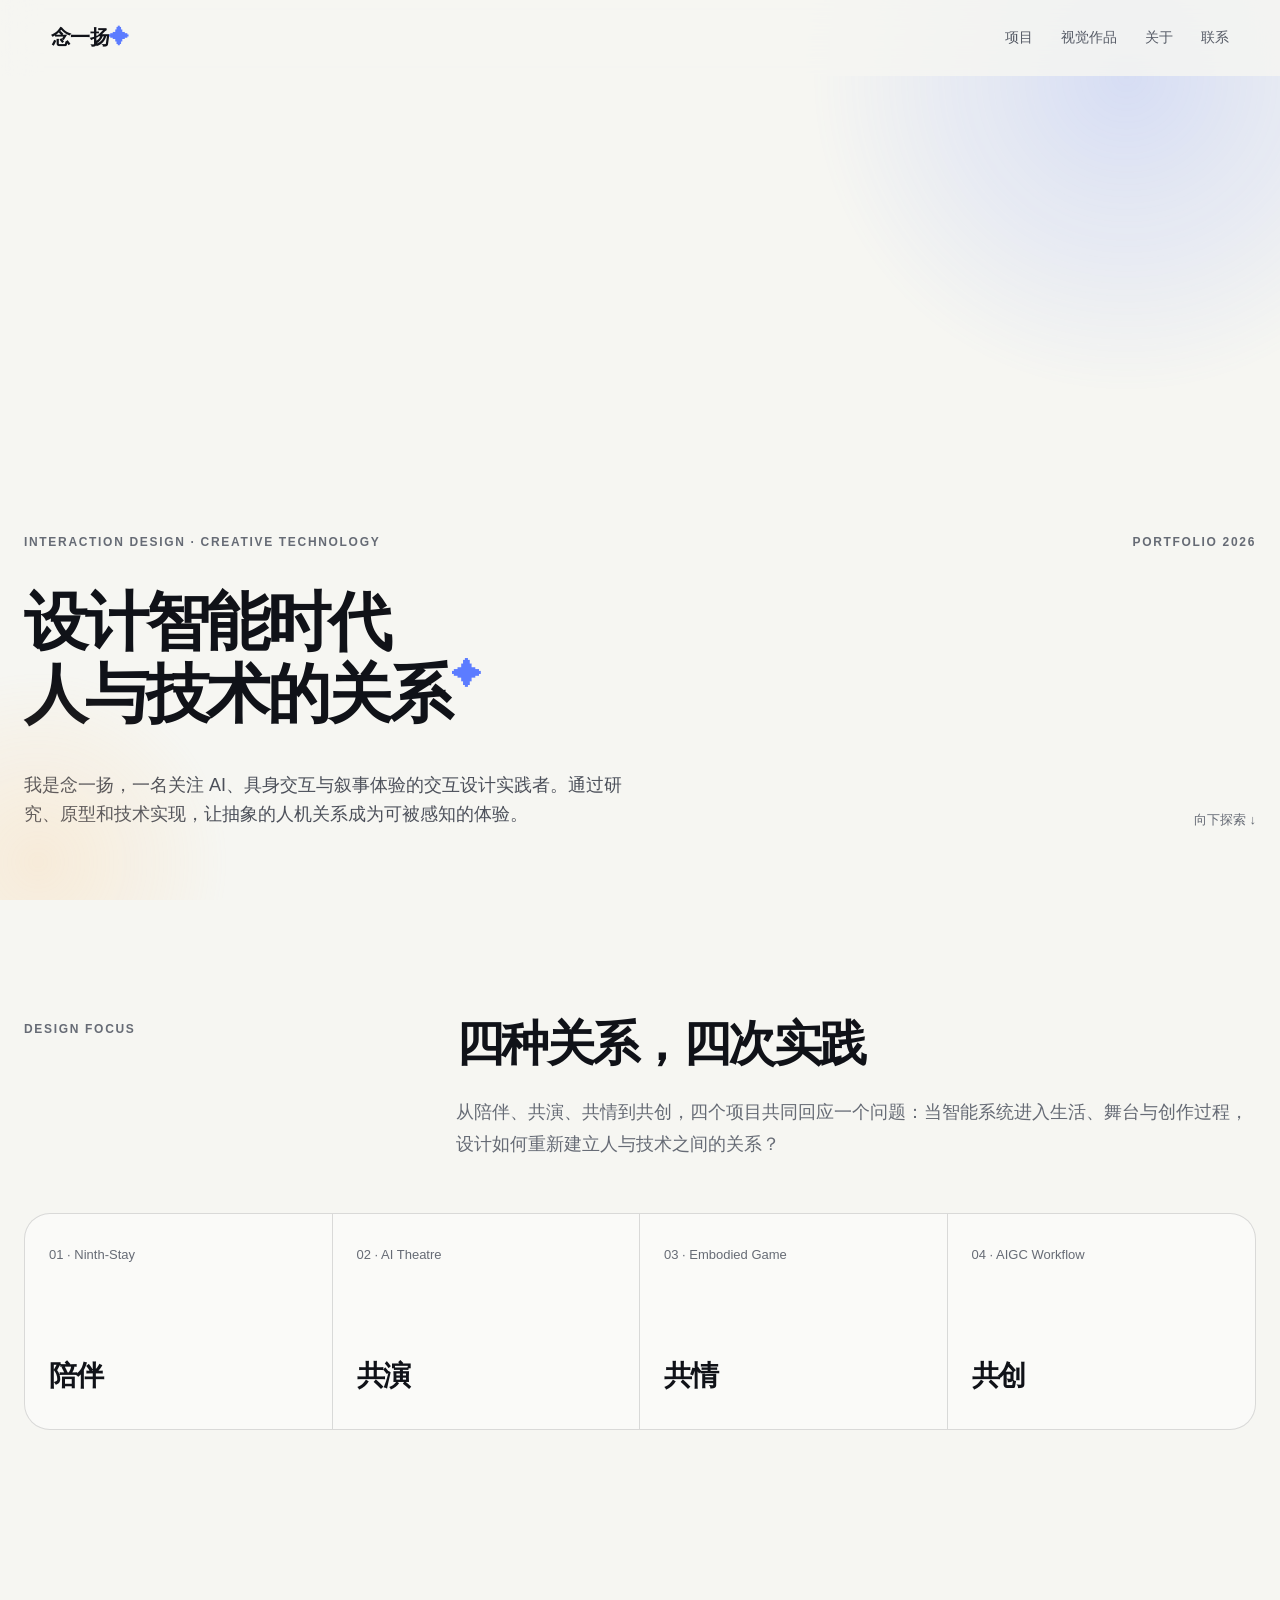
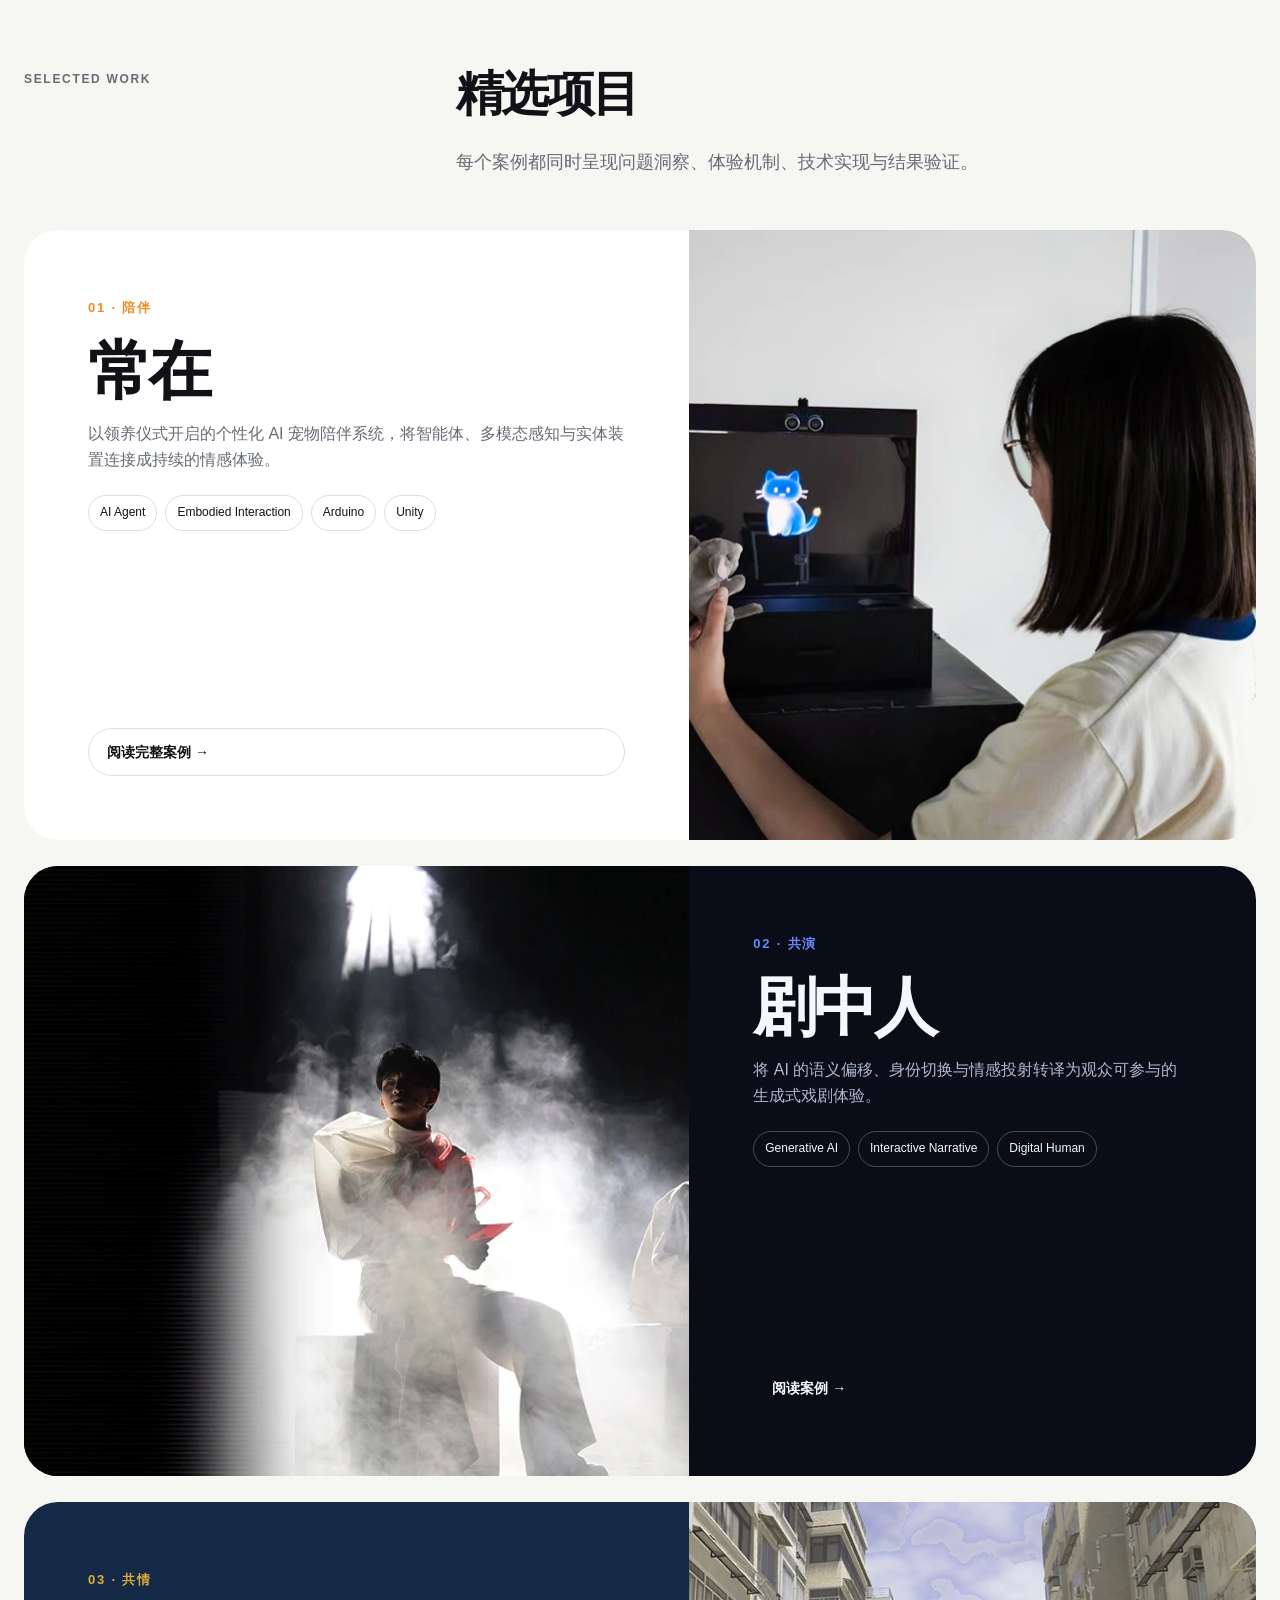
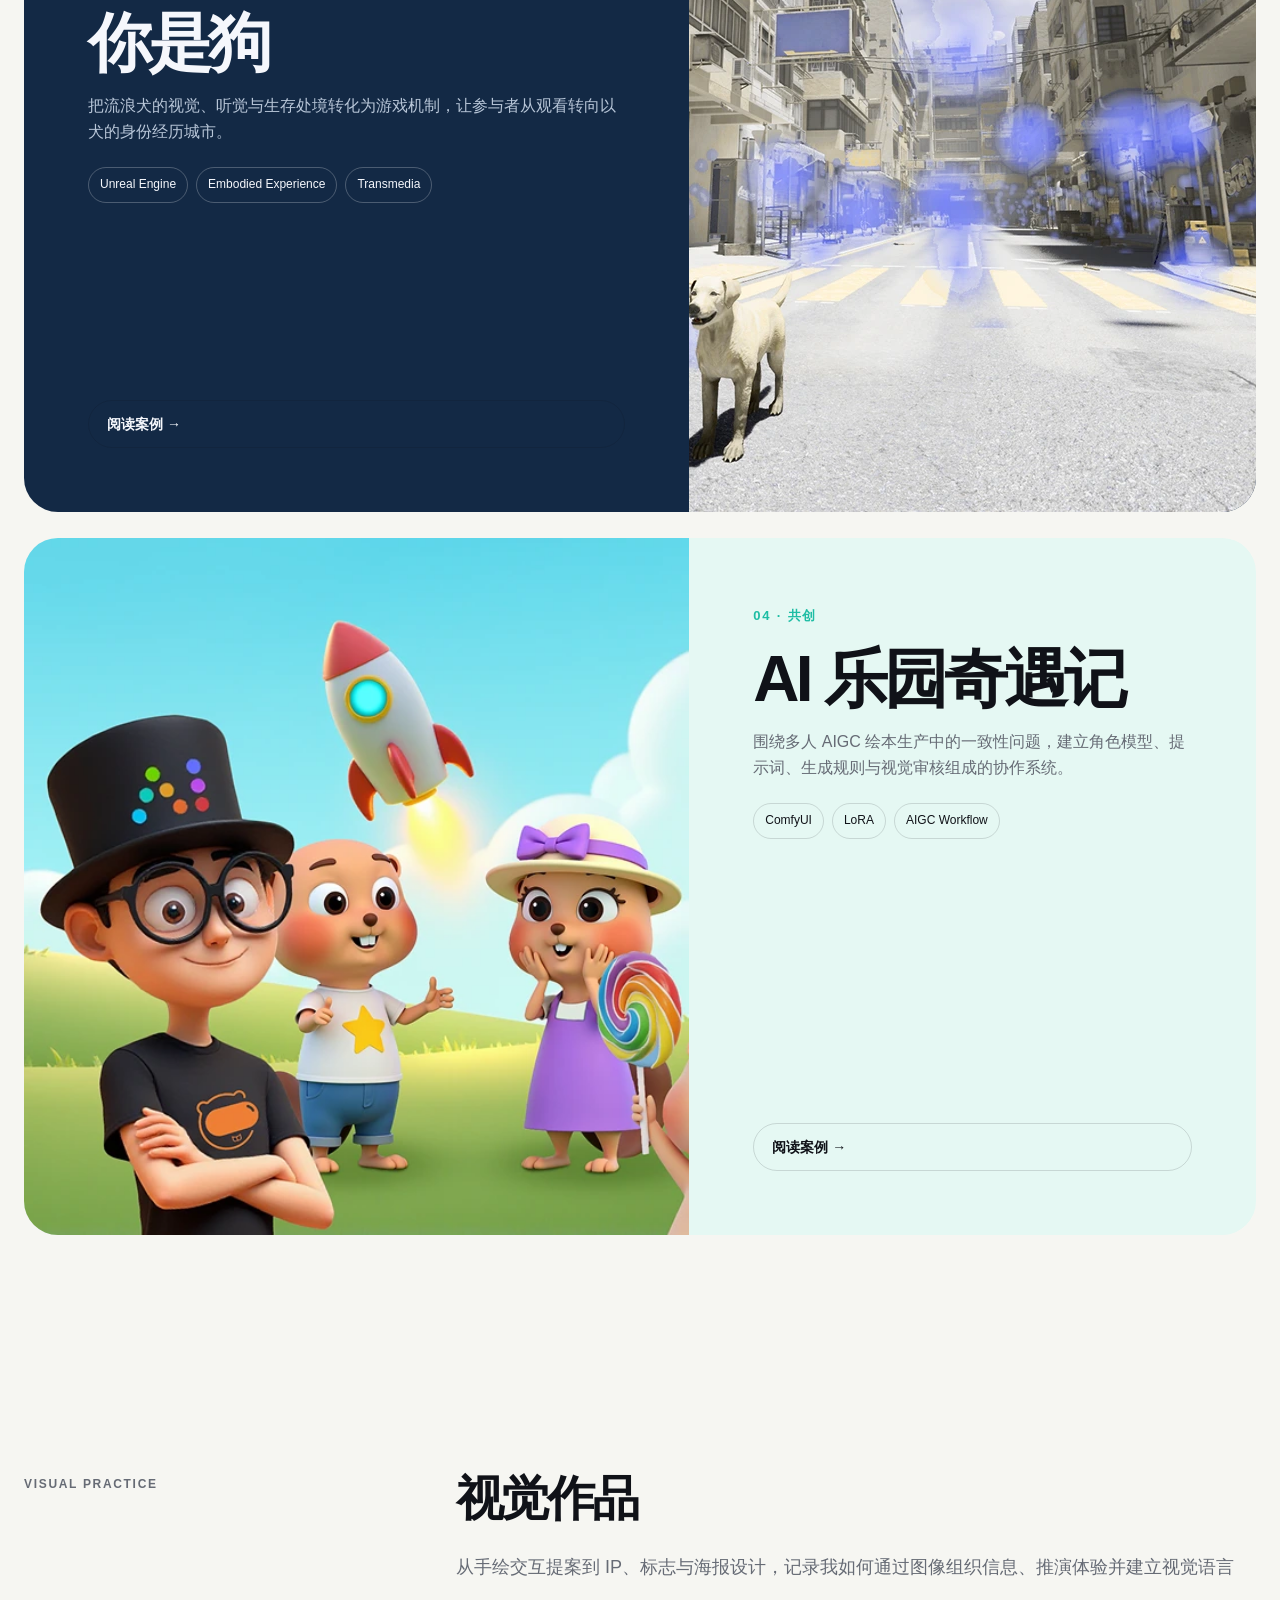
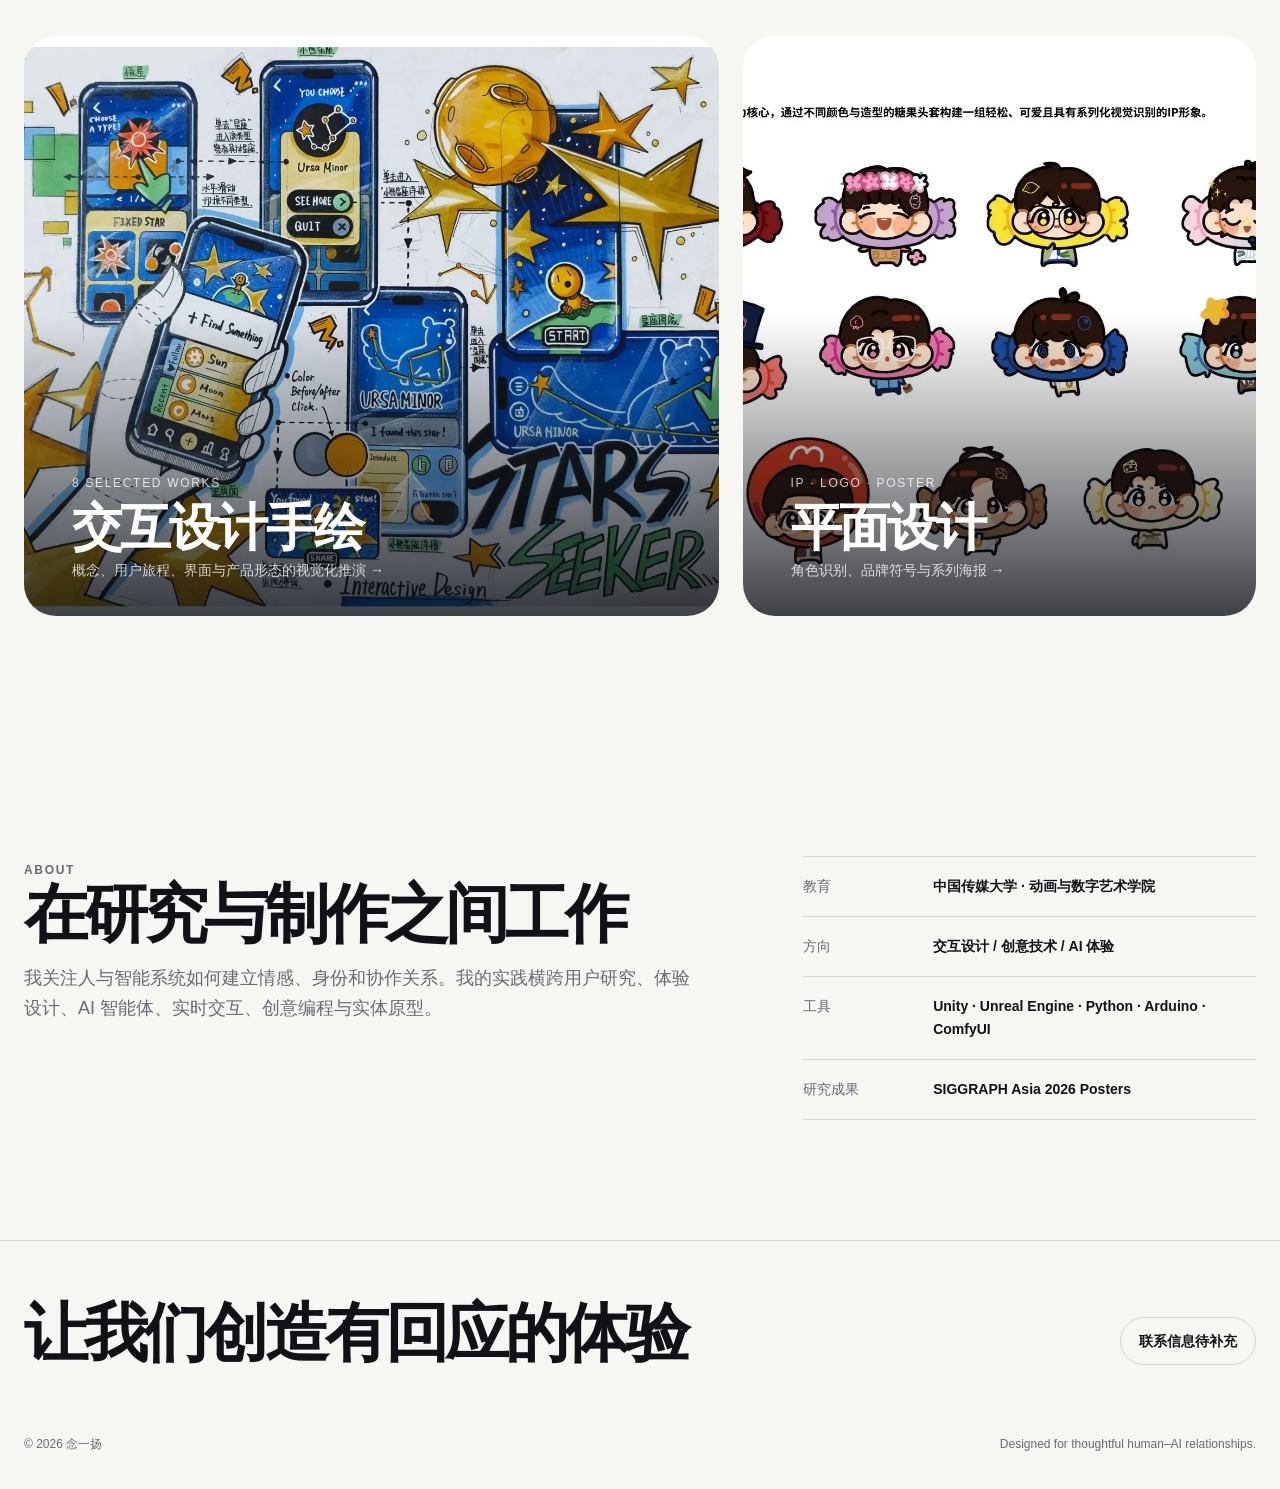
==== index.html @ c4286728 "added porfolio" ====
<!doctype html>
<html lang="zh-CN">
<head>
  <meta charset="utf-8"><meta name="viewport" content="width=device-width,initial-scale=1">
  <meta name="description" content="念一扬的交互设计作品集，探索AI、具身交互与叙事体验如何重塑人与技术的关系。">
  <title>念一扬｜交互设计作品集</title><link rel="stylesheet" href="assets/styles.css">
</head>
<body>
  <a class="skip-link" href="#main">跳到正文</a>
  <nav class="site-nav" aria-label="主导航"><a class="brand" href="index.html">念一扬<span style="color:#5c7cff">✦</span></a><button class="menu-toggle" aria-expanded="false" aria-label="打开菜单">菜单</button><div class="nav-links"><a href="#work">项目</a><a href="#visual">视觉作品</a><a href="#about">关于</a><a href="#contact">联系</a></div></nav>
  <main id="main">
    <header class="home-hero"><div class="shell"><div class="hero-topline"><span class="eyebrow">Interaction Design · Creative Technology</span><span class="eyebrow">Portfolio 2026</span></div><h1 class="display hero-title">设计智能时代<br>人与技术的关系<span class="spark">✦</span></h1><div class="hero-foot"><p>我是念一扬，一名关注 AI、具身交互与叙事体验的交互设计实践者。通过研究、原型和技术实现，让抽象的人机关系成为可被感知的体验。</p><span class="scroll-cue">向下探索 ↓</span></div></div></header>
    <section class="section"><div class="shell"><div class="section-head reveal"><span class="eyebrow">Design Focus</span><div><h2>四种关系，四次实践</h2><p>从陪伴、共演、共情到共创，四个项目共同回应一个问题：当智能系统进入生活、舞台与创作过程，设计如何重新建立人与技术之间的关系？</p></div></div><div class="relation-grid reveal"><a class="relation" href="projects/changzai.html"><span>01 · Ninth-Stay</span><strong>陪伴</strong></a><a class="relation" href="projects/juzhongren.html"><span>02 · AI Theatre</span><strong>共演</strong></a><a class="relation" href="projects/you-are-dog.html"><span>03 · Embodied Game</span><strong>共情</strong></a><a class="relation" href="projects/ai-park.html"><span>04 · AIGC Workflow</span><strong>共创</strong></a></div></div></section>
    <section class="section" id="work"><div class="shell"><div class="section-head reveal"><span class="eyebrow">Selected Work</span><div><h2>精选项目</h2><p>每个案例都同时呈现问题洞察、体验机制、技术实现与结果验证。</p></div></div><div class="project-list">
      <article class="project-card stay reveal"><div class="project-copy"><div><span class="project-number">01 · 陪伴</span><h3>常在</h3><p>以领养仪式开启的个性化 AI 宠物陪伴系统，将智能体、多模态感知与实体装置连接成持续的情感体验。</p><div class="tags"><span class="tag">AI Agent</span><span class="tag">Embodied Interaction</span><span class="tag">Arduino</span><span class="tag">Unity</span></div></div><a class="button" href="projects/changzai.html">阅读完整案例 →</a></div><a class="project-image" href="projects/changzai.html"><img src="assets/images/stay-hero.webp" alt="常在AI宠物实体装置与用户互动" loading="lazy"></a></article>
      <article class="project-card theatre reveal"><div class="project-copy"><div><span class="project-number">02 · 共演</span><h3>剧中人</h3><p>将 AI 的语义偏移、身份切换与情感投射转译为观众可参与的生成式戏剧体验。</p><div class="tags"><span class="tag">Generative AI</span><span class="tag">Interactive Narrative</span><span class="tag">Digital Human</span></div></div><a class="button" href="projects/juzhongren.html">阅读案例 →</a></div><a class="project-image" href="projects/juzhongren.html"><img src="assets/images/theatre-hero.webp" alt="剧中人生成式AI戏剧演出现场" loading="lazy"></a></article>
      <article class="project-card dog reveal"><div class="project-copy"><div><span class="project-number">03 · 共情</span><h3>你是狗</h3><p>把流浪犬的视觉、听觉与生存处境转化为游戏机制，让参与者从观看转向以犬的身份经历城市。</p><div class="tags"><span class="tag">Unreal Engine</span><span class="tag">Embodied Experience</span><span class="tag">Transmedia</span></div></div><a class="button" href="projects/you-are-dog.html">阅读案例 →</a></div><a class="project-image" href="projects/you-are-dog.html"><img src="assets/images/dog-hero.webp" alt="流浪犬生存体验系统游戏画面" loading="lazy"></a></article>
      <article class="project-card ailand reveal"><div class="project-copy"><div><span class="project-number">04 · 共创</span><h3>AI 乐园奇遇记</h3><p>围绕多人 AIGC 绘本生产中的一致性问题，建立角色模型、提示词、生成规则与视觉审核组成的协作系统。</p><div class="tags"><span class="tag">ComfyUI</span><span class="tag">LoRA</span><span class="tag">AIGC Workflow</span></div></div><a class="button" href="projects/ai-park.html">阅读案例 →</a></div><a class="project-image" href="projects/ai-park.html"><img src="assets/images/ailand-hero.webp" alt="AI乐园奇遇记儿童绘本角色" loading="lazy"></a></article>
    </div></div></section>
    <section class="section" id="visual"><div class="shell"><div class="section-head reveal"><span class="eyebrow">Visual Practice</span><div><h2>视觉作品</h2><p>从手绘交互提案到 IP、标志与海报设计，记录我如何通过图像组织信息、推演体验并建立视觉语言</p></div></div><div class="visual-grid">
      <a class="visual-card reveal" href="visual/sketchbook.html"><img src="assets/images/visual/work-29.webp" alt="Stars Seeker交互设计手绘方案" loading="lazy"><div class="visual-card-copy"><span>8 Selected Works</span><h3>交互设计手绘</h3><p>概念、用户旅程、界面与产品形态的视觉化推演 →</p></div></a>
      <a class="visual-card reveal" href="visual/graphic-design.html"><img src="assets/images/visual/work-34.webp" alt="系列糖果概念IP形象设计" loading="lazy"><div class="visual-card-copy"><span>IP · Logo · Poster</span><h3>平面设计</h3><p>角色识别、品牌符号与系列海报 →</p></div></a>
    </div></div></section>
    <section class="section" id="about"><div class="shell about-grid reveal"><div><span class="eyebrow">About</span><h2>在研究与制作之间工作</h2><p>我关注人与智能系统如何建立情感、身份和协作关系。我的实践横跨用户研究、体验设计、AI 智能体、实时交互、创意编程与实体原型。</p></div><div class="facts"><div class="fact"><span>教育</span><strong>中国传媒大学 · 动画与数字艺术学院</strong></div><div class="fact"><span>方向</span><strong>交互设计 / 创意技术 / AI 体验</strong></div><div class="fact"><span>工具</span><strong>Unity · Unreal Engine · Python · Arduino · ComfyUI</strong></div><div class="fact"><span>研究成果</span><strong>SIGGRAPH Asia 2026 Posters</strong></div></div></div></section>
  </main>
  <footer class="site-footer" id="contact"><div class="shell"><div class="footer-main"><h2>让我们创造有回应的体验</h2><span class="button">联系信息待补充</span></div><div class="footer-note"><span>© 2026 念一扬</span><span>Designed for thoughtful human–AI relationships.</span></div></div></footer>
  <script src="assets/site.js"></script>
</body></html>
---- assets/styles.css ----
:root {
  --ink: #101218;
  --paper: #f6f6f2;
  --muted: #666b75;
  --line: rgba(16, 18, 24, .14);
  --blue: #5c7cff;
  --radius: 26px;
  --max: 1240px;
}

* { box-sizing: border-box; }
html { scroll-behavior: smooth; }
body {
  margin: 0;
  color: var(--ink);
  background: var(--paper);
  font-family: Inter, "Noto Sans SC", "PingFang SC", "Microsoft YaHei", sans-serif;
  line-height: 1.65;
}
a { color: inherit; text-decoration: none; }
img { display: block; max-width: 100%; }
button { font: inherit; }

.skip-link { position: fixed; left: 16px; top: -60px; z-index: 99; padding: 10px 16px; background: #fff; border-radius: 12px; }
.skip-link:focus { top: 16px; }
.site-nav {
  position: fixed; inset: 0 0 auto; z-index: 40; height: 76px;
  display: flex; align-items: center; justify-content: space-between;
  padding: 0 clamp(22px, 4vw, 64px); background: rgba(246,246,242,.82);
  backdrop-filter: blur(18px); border-bottom: 1px solid transparent;
  transition: border-color .25s, background .25s;
}
.site-nav.scrolled { border-color: var(--line); background: rgba(246,246,242,.94); }
.brand { font-weight: 760; letter-spacing: -.04em; font-size: 20px; }
.nav-links { display: flex; gap: 28px; align-items: center; font-size: 14px; }
.nav-links a { color: #555a65; }
.nav-links a:hover, .nav-links a[aria-current="page"] { color: var(--ink); }
.menu-toggle { display: none; border: 0; background: none; padding: 8px; }

.shell { width: min(var(--max), calc(100% - 48px)); margin-inline: auto; }
.eyebrow { font-size: 12px; font-weight: 700; letter-spacing: .14em; text-transform: uppercase; color: var(--muted); }
.display { margin: 0; font-size: clamp(48px, 6.4vw, 64px); line-height: 1.12; letter-spacing: -.05em; font-weight: 740; }
.lede { max-width: 760px; font-size: clamp(19px, 2.1vw, 30px); line-height: 1.45; letter-spacing: -.025em; color: #313541; }
.button { display: inline-flex; align-items: center; gap: 8px; min-height: 48px; padding: 0 18px; border: 1px solid var(--line); border-radius: 999px; font-weight: 650; font-size: 14px; transition: transform .2s, background .2s; }
.button:hover { transform: translateY(-2px); background: #fff; }
.button.dark { color: #fff; background: var(--ink); border-color: var(--ink); }

.home-hero { min-height: 100svh; display: flex; align-items: flex-end; padding: 150px 0 70px; position: relative; overflow: hidden; }
.home-hero::before, .home-hero::after { content: ""; position: absolute; border-radius: 50%; filter: blur(2px); pointer-events: none; }
.home-hero::before { width: 52vw; height: 52vw; right: -14vw; top: -20vw; background: radial-gradient(circle, rgba(91,126,255,.20), transparent 67%); }
.home-hero::after { width: 30vw; height: 30vw; left: -12vw; bottom: -12vw; background: radial-gradient(circle, rgba(255,188,106,.18), transparent 70%); }
.hero-topline { display: flex; justify-content: space-between; gap: 28px; align-items: end; margin-bottom: 34px; }
.hero-title .spark { color: var(--blue); font-size: .46em; vertical-align: top; margin-left: .08em; }
.hero-foot { margin-top: 40px; display: grid; grid-template-columns: 1fr 1fr; gap: 30px; align-items: end; }
.hero-foot p { margin: 0; max-width: 650px; font-size: 18px; color: #4c505a; }
.scroll-cue { justify-self: end; color: var(--muted); font-size: 13px; }

.section { padding: 120px 0; }
.section-head { display: grid; grid-template-columns: 1fr 2fr; gap: 32px; align-items: start; margin-bottom: 52px; }
.section-head h2 { margin: 0; font-size: clamp(34px, 5vw, 48px); line-height: 1; letter-spacing: -.055em; }
.section-head p { margin: 28px 0 0; max-width: 980px; font-size: 18px; line-height: 1.8; color: var(--muted); }

.relation-grid { display: grid; grid-template-columns: repeat(4, 1fr); border: 1px solid var(--line); border-radius: var(--radius); overflow: hidden; background: rgba(255,255,255,.45); }
.relation { padding: 30px 24px; min-height: 215px; border-right: 1px solid var(--line); display: flex; flex-direction: column; justify-content: space-between; transition: background .25s; }
.relation:last-child { border-right: 0; }
.relation:hover { background: #fff; }
.relation strong { font-size: 28px; letter-spacing: -.04em; }
.relation span { font-size: 13px; color: var(--muted); }

.project-list { display: grid; gap: 26px; }
.project-card { --accent: #ff9f43; display: grid; grid-template-columns: 1.08fr .92fr; min-height: 610px; border-radius: 34px; overflow: hidden; background: #fff; }
.project-card:nth-child(even) .project-copy { order: 2; }
.project-card:nth-child(even) .project-image { order: 1; }
.project-copy { padding: clamp(34px, 5vw, 72px); display: flex; flex-direction: column; justify-content: space-between; }
.project-number { font-size: 13px; color: var(--accent); font-weight: 800; letter-spacing: .14em; }
.project-copy h3 { margin: 18px 0; font-size: clamp(40px, 5vw, 74px); line-height: 1; letter-spacing: -.06em; }
.project-copy p { color: var(--muted); max-width: 540px; }
.tags { display: flex; flex-wrap: wrap; gap: 8px; margin: 22px 0 30px; }
.tag { padding: 7px 11px; border: 1px solid var(--line); border-radius: 999px; font-size: 12px; }
.project-image { min-height: 470px; overflow: hidden; background: var(--accent); }
.project-image img { width: 100%; height: 100%; object-fit: cover; transition: transform .7s cubic-bezier(.2,.7,.2,1); }
.project-card:hover .project-image img { transform: scale(1.035); }
.project-card.stay { --accent: #ef8b27; }
.project-card.theatre { --accent: #6b87ff; color: #f4f7ff; background: #0a0d17; }
.project-card.theatre p { color: #aeb8cf; }
.project-card.theatre .tag { border-color: rgba(255,255,255,.25); }
.project-card.dog { --accent: #ddad37; color: #f5f7fc; background: #132945; }
.project-card.dog p { color: #b8c6d8; }
.project-card.dog .tag { border-color: rgba(255,255,255,.24); }
.project-card.ailand { --accent: #1ebda4; background: #e5f8f3; }

.visual-grid { display: grid; grid-template-columns: 1.15fr .85fr; gap: 24px; }
.visual-card { position: relative; min-height: 580px; overflow: hidden; border-radius: 32px; background: #fff; }
.visual-card img { width: 100%; height: 100%; object-fit: cover; transition: transform .7s cubic-bezier(.2,.7,.2,1); }
.visual-card:hover img { transform: scale(1.035); }
.visual-card::after { content: ""; position: absolute; inset: 0; background: linear-gradient(transparent 48%, rgba(9,12,18,.78)); pointer-events: none; }
.visual-card-copy { position: absolute; z-index: 2; left: clamp(24px,4vw,48px); right: clamp(24px,4vw,48px); bottom: 34px; color: #fff; }
.visual-card-copy span { font-size: 12px; letter-spacing: .14em; text-transform: uppercase; opacity: .78; }
.visual-card-copy h3 { margin: 7px 0 5px; font-size: clamp(34px,4vw,58px); line-height: 1; letter-spacing: -.05em; }
.visual-card-copy p { margin: 0; opacity: .78; font-size: 14px; }

.about-grid { display: grid; grid-template-columns: 1.2fr .8fr; gap: 100px; }
.about-grid h2 { margin: 0; font-size: clamp(44px, 6vw, 64px); line-height: 1; letter-spacing: -.06em; }
.about-grid p { color: var(--muted); font-size: 18px; }
.facts { border-top: 1px solid var(--line); }
.fact { display: grid; grid-template-columns: 110px 1fr; gap: 20px; padding: 18px 0; border-bottom: 1px solid var(--line); font-size: 14px; }
.fact span:first-child { color: var(--muted); }

.site-footer { padding: 60px 0 34px; border-top: 1px solid var(--line); }
.footer-main { display: flex; justify-content: space-between; align-items: end; gap: 30px; }
.footer-main h2 { margin: 0; font-size: clamp(42px, 7vw, 64px); line-height: 1; letter-spacing: -.06em; }
.footer-note { margin-top: 70px; display: flex; justify-content: space-between; color: var(--muted); font-size: 12px; }

/* Project pages */
.project-page { --project-accent: #ef8b27; --project-bg: #fff4df; }
.project-page.theatre-theme { --project-accent: #7391ff; --project-bg: #0c101c; background: #090c14; color: #f2f5fd; }
.project-page.dog-theme { --project-accent: #e1b442; --project-bg: #142c49; background: #0f2239; color: #f3f6fa; }
.project-page.ailand-theme { --project-accent: #18a88f; --project-bg: #e0f5f0; }
.project-page.theatre-theme .site-nav, .project-page.dog-theme .site-nav { color: #fff; background: rgba(9,12,20,.82); }
.project-page.theatre-theme .nav-links a, .project-page.dog-theme .nav-links a { color: #bbc3d2; }
.project-page.theatre-theme .site-footer, .project-page.dog-theme .site-footer { border-color: rgba(255,255,255,.14); }
.project-hero { padding: 150px 0 70px; min-height: 100svh; background: var(--project-bg); }
.project-kicker { color: var(--project-accent); font-size: 13px; font-weight: 800; letter-spacing: .14em; text-transform: uppercase; }
.project-title { margin: 24px 0; max-width: 3100px; font-size: clamp(58px, 10vw, 48px); line-height: 1.08; letter-spacing: .015em; }
.project-subtitle { max-width: 1800px; font-size: clamp(20px, 2.2vw, 30px); line-height: 1.5; opacity: .76; }
.hero-media { margin-top: 62px; height: min(64vw, 760px); border-radius: 30px; overflow: hidden; background: #ddd; }
.hero-media img { width: 100%; height: 100%; object-fit: cover; }
.meta-grid { display: grid; grid-template-columns: repeat(4, 1fr); gap: 28px; padding: 36px 0; border-bottom: 1px solid var(--line); }
.theatre-theme .meta-grid, .dog-theme .meta-grid { border-color: rgba(255,255,255,.14); }
.meta-item span { display: block; font-size: 11px; letter-spacing: .12em; text-transform: uppercase; opacity: .55; margin-bottom: 8px; }
.meta-item strong { font-size: 14px; }
.case-section { padding: 40px 0; }
.case-layout { display: grid; grid-template-columns: .72fr 4.28fr; gap: clamp(50px, 9vw, 140px); }
.case-label { position: sticky; top: 110px; align-self: start; color: var(--project-accent); font-size: 13px; font-weight: 800; letter-spacing: .12em; text-transform: uppercase; }
.case-body h2 { margin: 0 0 30px; font-size: clamp(38px, 5vw, 36px); line-height: 1.02; letter-spacing: -.05em; }
.case-body p { max-width: 770px; font-size: 18px; opacity: .72; }
.quote { margin: 56px 0; padding-left: 28px; border-left: 4px solid var(--project-accent); font-size: clamp(22px, 3vw, 22px); line-height: 1.35; letter-spacing: -.03em; }
.feature-grid { display: grid; grid-template-columns: repeat(2, 1fr); gap: 14px; margin-top: 42px; }
.feature { min-height: 190px; padding: 28px; border: 1px solid var(--line); border-radius: 22px; }
.theatre-theme .feature, .dog-theme .feature { border-color: rgba(255,255,255,.16); }
.feature b { display: block; font-size: 20px; margin-bottom: 10px; }
.feature p { margin: 0; font-size: 14px; }
.board { margin: 26px 0 0; border-radius: 24px; overflow: hidden; cursor: zoom-in; background: #ddd; }
.board img { width: 100%; }
.result-band { padding: 90px 0; background: var(--project-accent); color: #101218; }
.result-grid { display: grid; grid-template-columns: 1.2fr repeat(3, .6fr); gap: 34px; align-items: end; }
.result-grid h2 { margin: 0; font-size: clamp(42px, 6vw, 42px); line-height: 1.25; letter-spacing: -.06em; }
.stat strong { display: block; font-size: 42px; letter-spacing: -.05em; }
.stat span { font-size: 13px; }
.next-project { display: block; padding: 90px 0; }
.next-project small { color: var(--project-accent); font-weight: 700; }
.next-project h2 { margin: 15px 0 0; font-size: clamp(32px, 8vw, 32px); line-height: 1; letter-spacing: -.06em; }
.archive-hero { padding: 170px 0 80px; }
.archive-hero h1 { margin: 20px 0 28px; max-width: 1050px; font-size: clamp(58px,10vw,140px); line-height: .9; letter-spacing: -.075em; }
.archive-hero p { max-width: 740px; margin: 0; font-size: clamp(19px,2vw,28px); color: var(--muted); }
.gallery-section { padding: 30px 0 120px; }
.gallery-grid { display: grid; grid-template-columns: repeat(2, 1fr); gap: 22px; }
.gallery-item { margin: 0; overflow: hidden; border-radius: 24px; background: #fff; border: 1px solid var(--line); cursor: zoom-in; }
.gallery-item.wide { grid-column: 1 / -1; }
.gallery-item img { width: 100%; aspect-ratio: 1.405 / 1; object-fit: cover; }
.gallery-item figcaption { display: flex; justify-content: space-between; gap: 20px; padding: 18px 20px; font-size: 13px; }
.gallery-item figcaption span { color: var(--muted); }
.graphic-grid { display: grid; gap: 26px; }
.graphic-grid .gallery-item img { aspect-ratio: auto; }
.lightbox { position: fixed; inset: 0; z-index: 80; display: none; place-items: center; padding: 24px; background: rgba(0,0,0,.9); }
.lightbox.open { display: grid; }
.lightbox img { max-height: 92vh; max-width: 94vw; object-fit: contain; }
.lightbox button { position: absolute; right: 24px; top: 18px; color: #fff; border: 0; background: none; font-size: 34px; cursor: pointer; }
.reveal { opacity: 1; transform: none; transition: opacity .7s, transform .7s; }
.animate-ready .reveal { opacity: 0; transform: translateY(24px); }
.animate-ready .reveal.visible { opacity: 1; transform: none; }

@media (max-width: 860px) {
  .shell { width: min(100% - 32px, var(--max)); }
  .menu-toggle { display: block; }
  .nav-links { position: fixed; top: 76px; left: 16px; right: 16px; display: none; flex-direction: column; align-items: stretch; padding: 18px; border-radius: 18px; background: #fff; box-shadow: 0 20px 50px rgba(0,0,0,.12); }
  .nav-links.open { display: flex; }
  .theatre-theme .nav-links, .dog-theme .nav-links { background: #111725; }
  .hero-foot, .section-head, .about-grid, .case-layout { grid-template-columns: 1fr; }
  .scroll-cue { justify-self: start; }
  .section { padding: 84px 0; }
  .relation-grid { grid-template-columns: 1fr 1fr; }
  .relation:nth-child(2) { border-right: 0; }
  .relation:nth-child(-n+2) { border-bottom: 1px solid var(--line); }
  .project-card { grid-template-columns: 1fr; min-height: 0; }
  .project-card:nth-child(even) .project-copy, .project-card:nth-child(even) .project-image { order: initial; }
  .project-image { min-height: 410px; }
  .visual-grid { grid-template-columns: 1fr; }
  .visual-card { min-height: 520px; }
  .meta-grid { grid-template-columns: 1fr 1fr; }
  .case-label { position: static; }
  .result-grid { grid-template-columns: 1fr 1fr; }
  .result-grid h2 { grid-column: 1/-1; }
}

@media (max-width: 540px) {
  .home-hero { padding-top: 125px; }
  .hero-topline { display: block; }
  .display { font-size: 44px; line-height: 1.14; letter-spacing: -.04em; }
  .relation-grid, .feature-grid, .result-grid { grid-template-columns: 1fr; }
  .gallery-grid { grid-template-columns: 1fr; }
  .gallery-item.wide { grid-column: auto; }
  .relation { border-right: 0; border-bottom: 1px solid var(--line); }
  .relation:last-child { border-bottom: 0; }
  .project-image { min-height: 330px; }
  .meta-grid { grid-template-columns: 1fr; }
  .footer-main, .footer-note { display: block; }
  .footer-main .button { margin-top: 24px; }
  .footer-note span { display: block; margin-top: 8px; }
}

@media (prefers-reduced-motion: reduce) {
  * { scroll-behavior: auto !important; transition: none !important; }
  .reveal { opacity: 1; transform: none; }
}
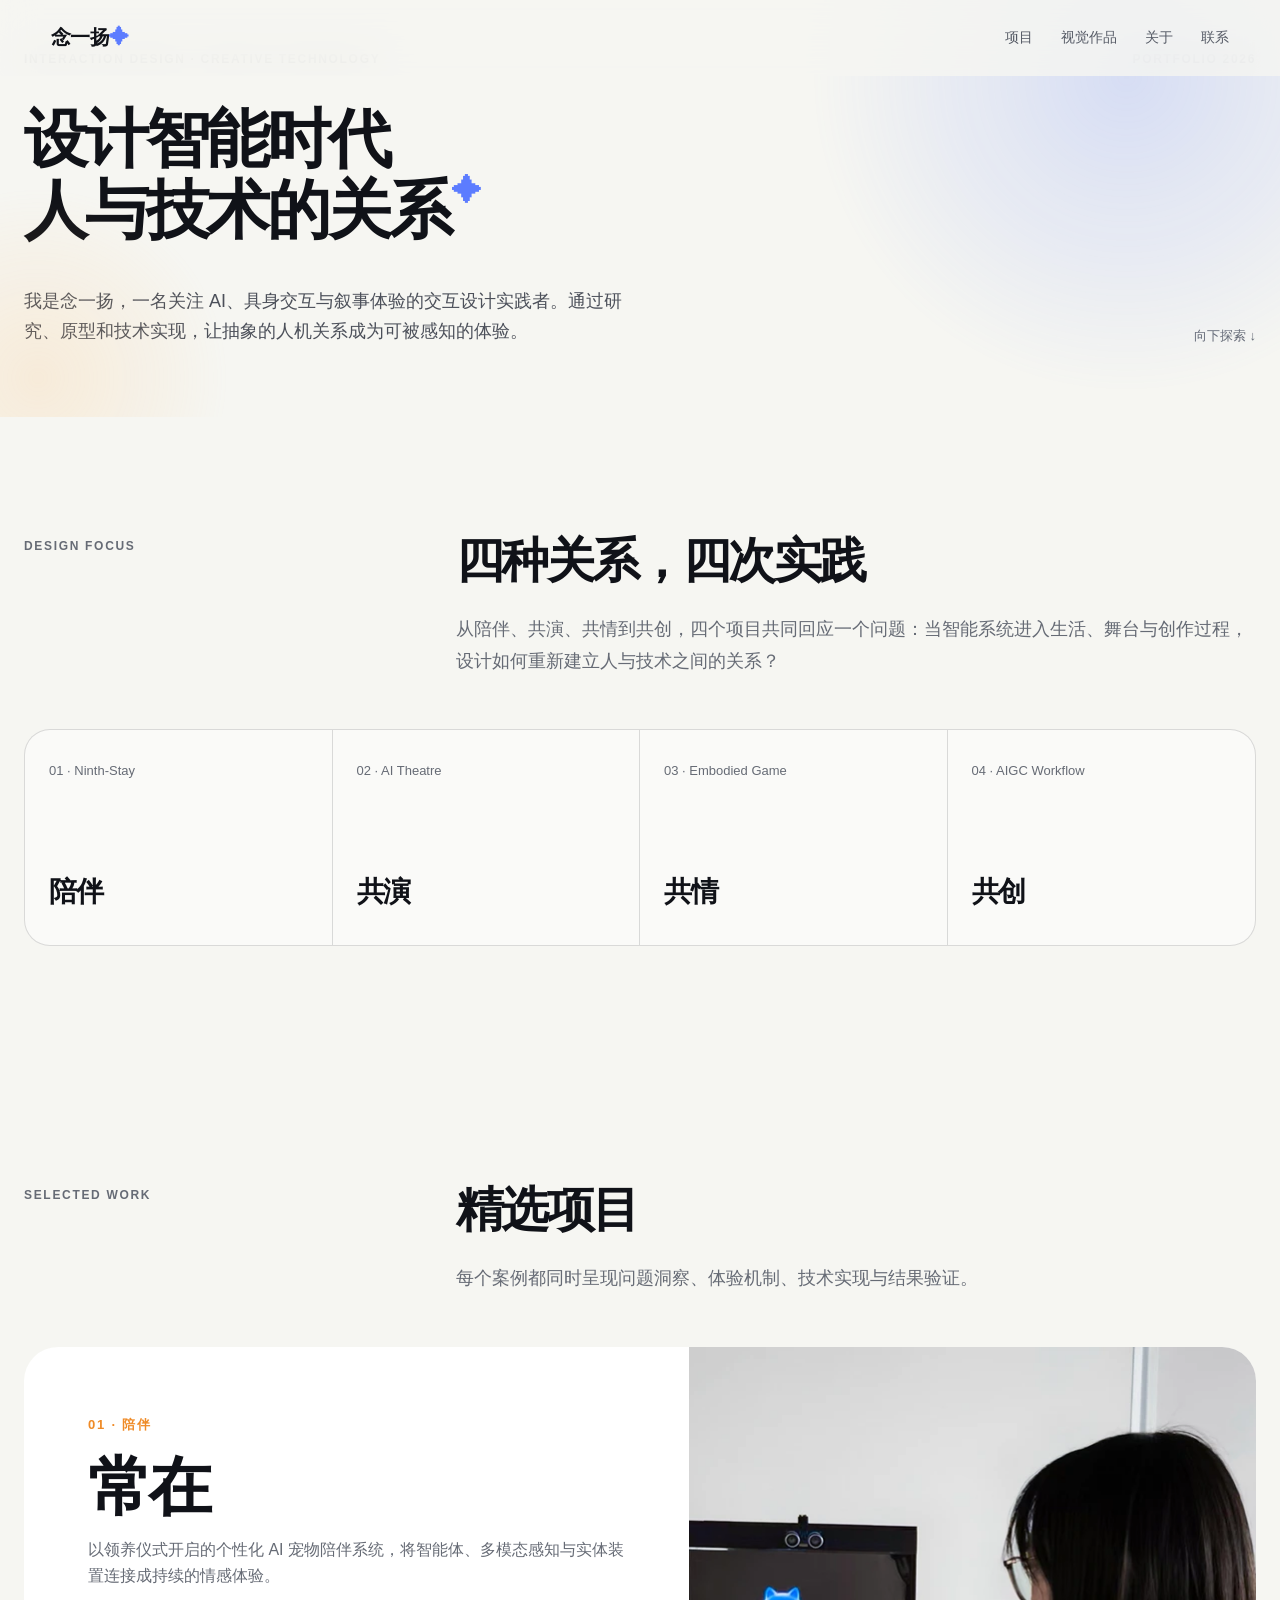
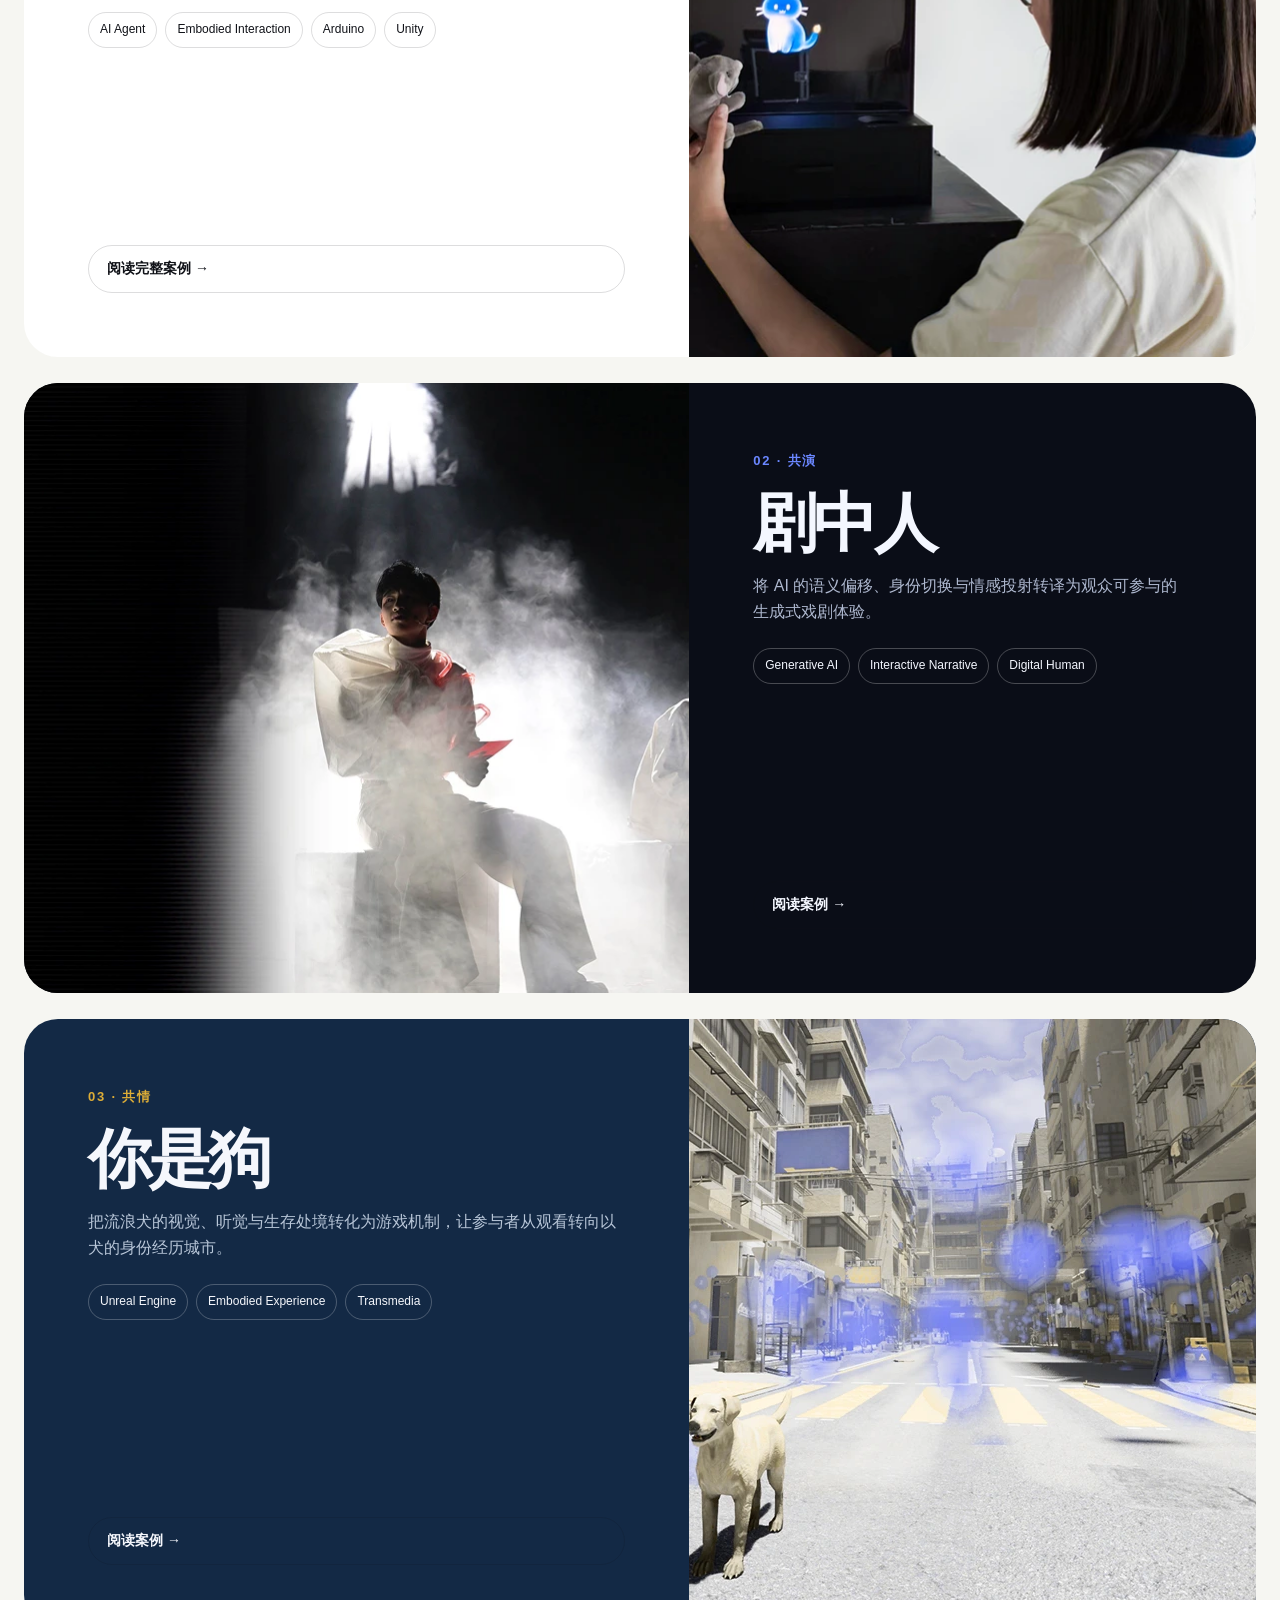
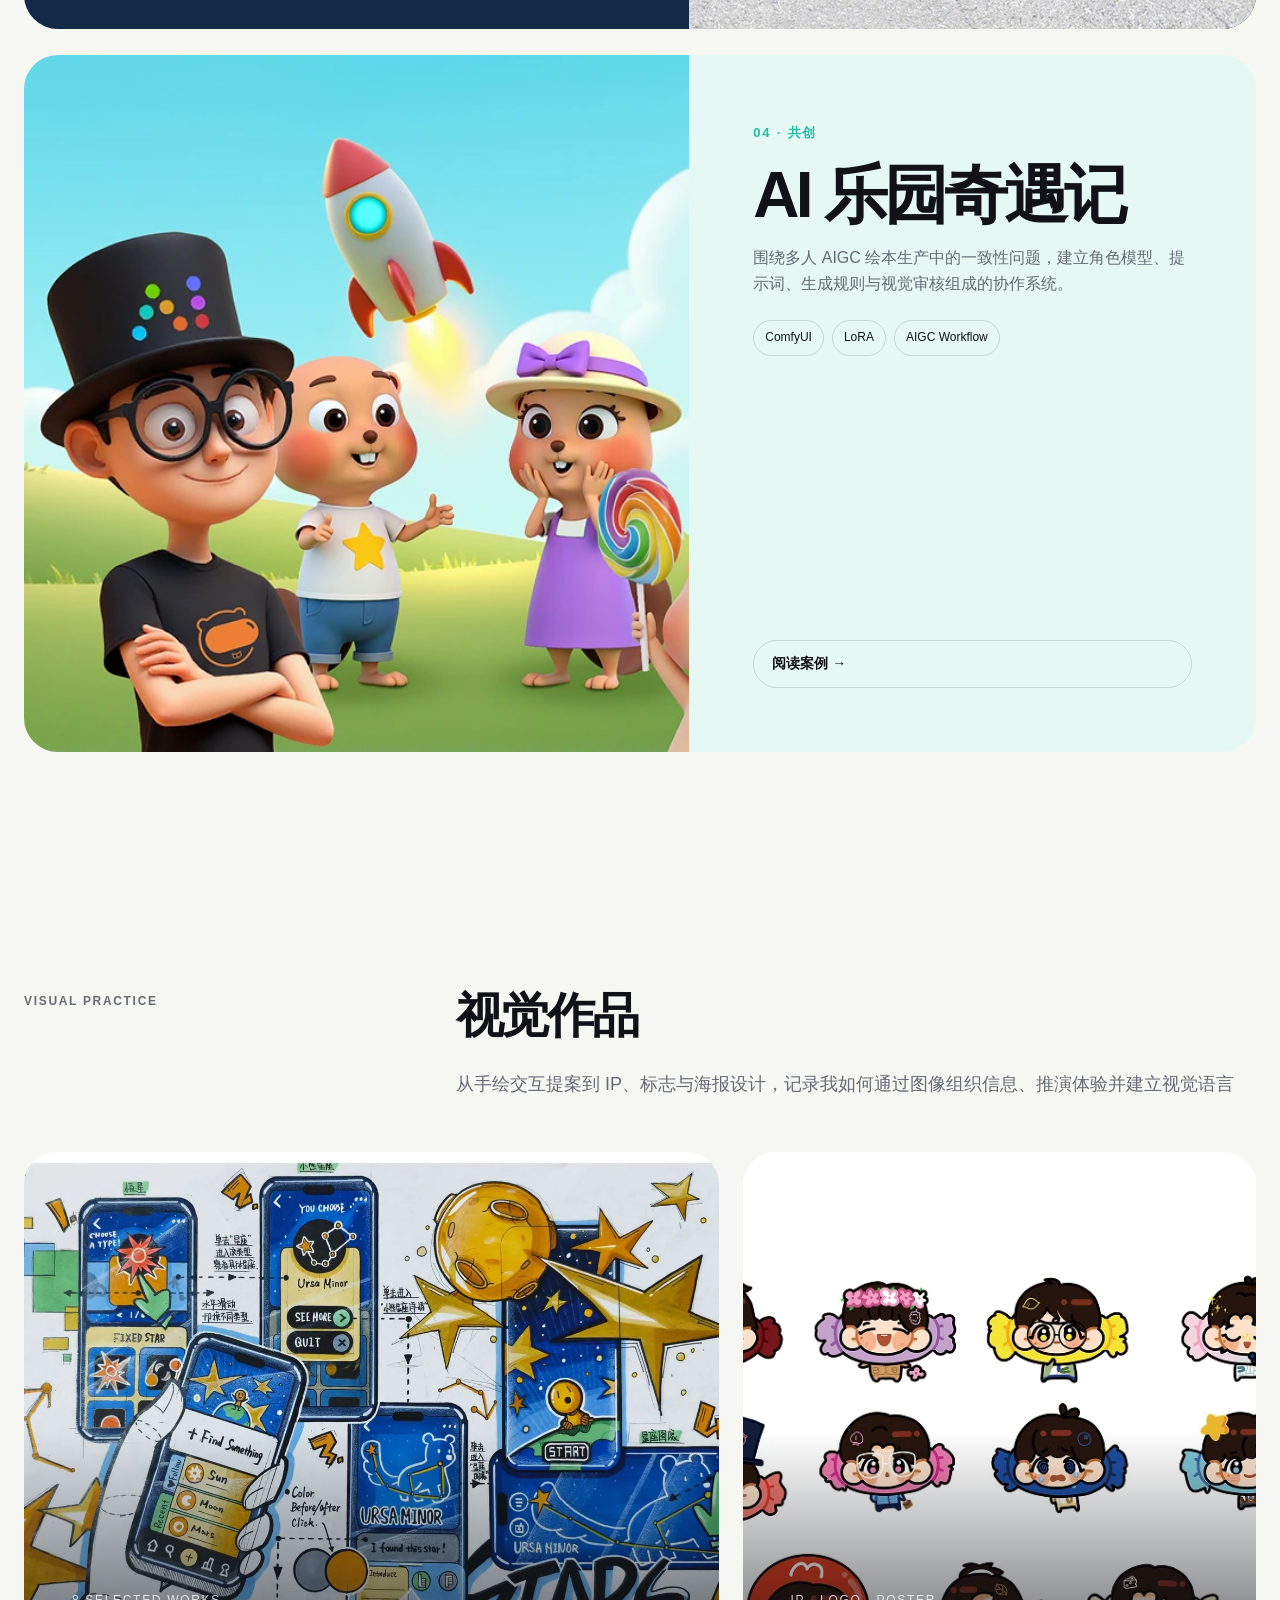
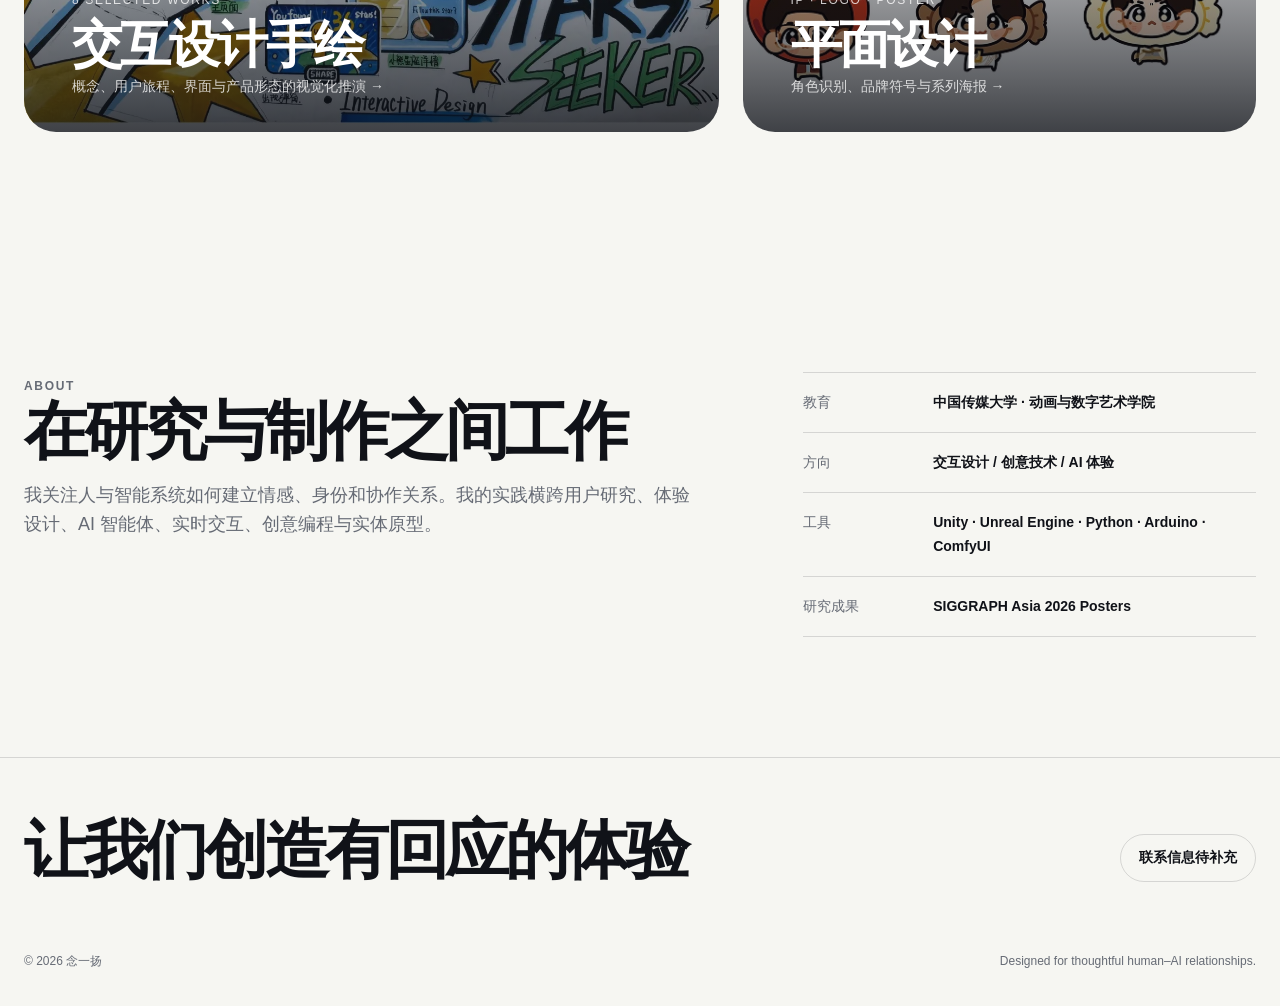
==== commit ab9b10f7: "updated image" ====
--- a/index.html
+++ b/index.html
@@ -19,7 +19,7 @@
     </div></div></section>
     <section class="section" id="visual"><div class="shell"><div class="section-head reveal"><span class="eyebrow">Visual Practice</span><div><h2>视觉作品</h2><p>从手绘交互提案到 IP、标志与海报设计，记录我如何通过图像组织信息、推演体验并建立视觉语言</p></div></div><div class="visual-grid">
       <a class="visual-card reveal" href="visual/sketchbook.html"><img src="assets/images/visual/work-29.webp" alt="Stars Seeker交互设计手绘方案" loading="lazy"><div class="visual-card-copy"><span>8 Selected Works</span><h3>交互设计手绘</h3><p>概念、用户旅程、界面与产品形态的视觉化推演 →</p></div></a>
-      <a class="visual-card reveal" href="visual/graphic-design.html"><img src="assets/images/visual/work-34.webp" alt="系列糖果概念IP形象设计" loading="lazy"><div class="visual-card-copy"><span>IP · Logo · Poster</span><h3>平面设计</h3><p>角色识别、品牌符号与系列海报 →</p></div></a>
+      <a class="visual-card reveal" href="visual/graphic-design.html"><img src="assets/images/visual/33-A4.webp" alt="系列糖果概念IP形象设计" loading="lazy"><div class="visual-card-copy"><span>IP · Logo · Poster</span><h3>平面设计</h3><p>角色识别、品牌符号与系列海报 →</p></div></a>
     </div></div></section>
     <section class="section" id="about"><div class="shell about-grid reveal"><div><span class="eyebrow">About</span><h2>在研究与制作之间工作</h2><p>我关注人与智能系统如何建立情感、身份和协作关系。我的实践横跨用户研究、体验设计、AI 智能体、实时交互、创意编程与实体原型。</p></div><div class="facts"><div class="fact"><span>教育</span><strong>中国传媒大学 · 动画与数字艺术学院</strong></div><div class="fact"><span>方向</span><strong>交互设计 / 创意技术 / AI 体验</strong></div><div class="fact"><span>工具</span><strong>Unity · Unreal Engine · Python · Arduino · ComfyUI</strong></div><div class="fact"><span>研究成果</span><strong>SIGGRAPH Asia 2026 Posters</strong></div></div></div></section>
   </main>
--- a/assets/styles.css
+++ b/assets/styles.css
@@ -45,7 +45,7 @@
 .button:hover { transform: translateY(-2px); background: #fff; }
 .button.dark { color: #fff; background: var(--ink); border-color: var(--ink); }
 
-.home-hero { min-height: 100svh; display: flex; align-items: flex-end; padding: 150px 0 70px; position: relative; overflow: hidden; }
+.home-hero { min-height: 40svh; display: flex; align-items: flex-end; padding: 50px 0 70px; position: relative; overflow: hidden; }
 .home-hero::before, .home-hero::after { content: ""; position: absolute; border-radius: 50%; filter: blur(2px); pointer-events: none; }
 .home-hero::before { width: 52vw; height: 52vw; right: -14vw; top: -20vw; background: radial-gradient(circle, rgba(91,126,255,.20), transparent 67%); }
 .home-hero::after { width: 30vw; height: 30vw; left: -12vw; bottom: -12vw; background: radial-gradient(circle, rgba(255,188,106,.18), transparent 70%); }
@@ -147,13 +147,13 @@
 .result-grid h2 { margin: 0; font-size: clamp(42px, 6vw, 42px); line-height: 1.25; letter-spacing: -.06em; }
 .stat strong { display: block; font-size: 42px; letter-spacing: -.05em; }
 .stat span { font-size: 13px; }
-.next-project { display: block; padding: 90px 0; }
+.next-project { display: block; padding: 30px 0; }
 .next-project small { color: var(--project-accent); font-weight: 700; }
 .next-project h2 { margin: 15px 0 0; font-size: clamp(32px, 8vw, 32px); line-height: 1; letter-spacing: -.06em; }
-.archive-hero { padding: 170px 0 80px; }
-.archive-hero h1 { margin: 20px 0 28px; max-width: 1050px; font-size: clamp(58px,10vw,140px); line-height: .9; letter-spacing: -.075em; }
-.archive-hero p { max-width: 740px; margin: 0; font-size: clamp(19px,2vw,28px); color: var(--muted); }
-.gallery-section { padding: 30px 0 120px; }
+.archive-hero { padding: 100px 0 10px; }
+.archive-hero h1 { margin: 20px 0 28px; max-width: 1050px; font-size: clamp(48px,10vw,48px); line-height: .9; letter-spacing: .015em; }
+.archive-hero p { max-width: 1740px; margin: 0; font-size: clamp(19px,2vw,20px); color: var(--muted); }
+.gallery-section { padding: 10px 0 20px; }
 .gallery-grid { display: grid; grid-template-columns: repeat(2, 1fr); gap: 22px; }
 .gallery-item { margin: 0; overflow: hidden; border-radius: 24px; background: #fff; border: 1px solid var(--line); cursor: zoom-in; }
 .gallery-item.wide { grid-column: 1 / -1; }
